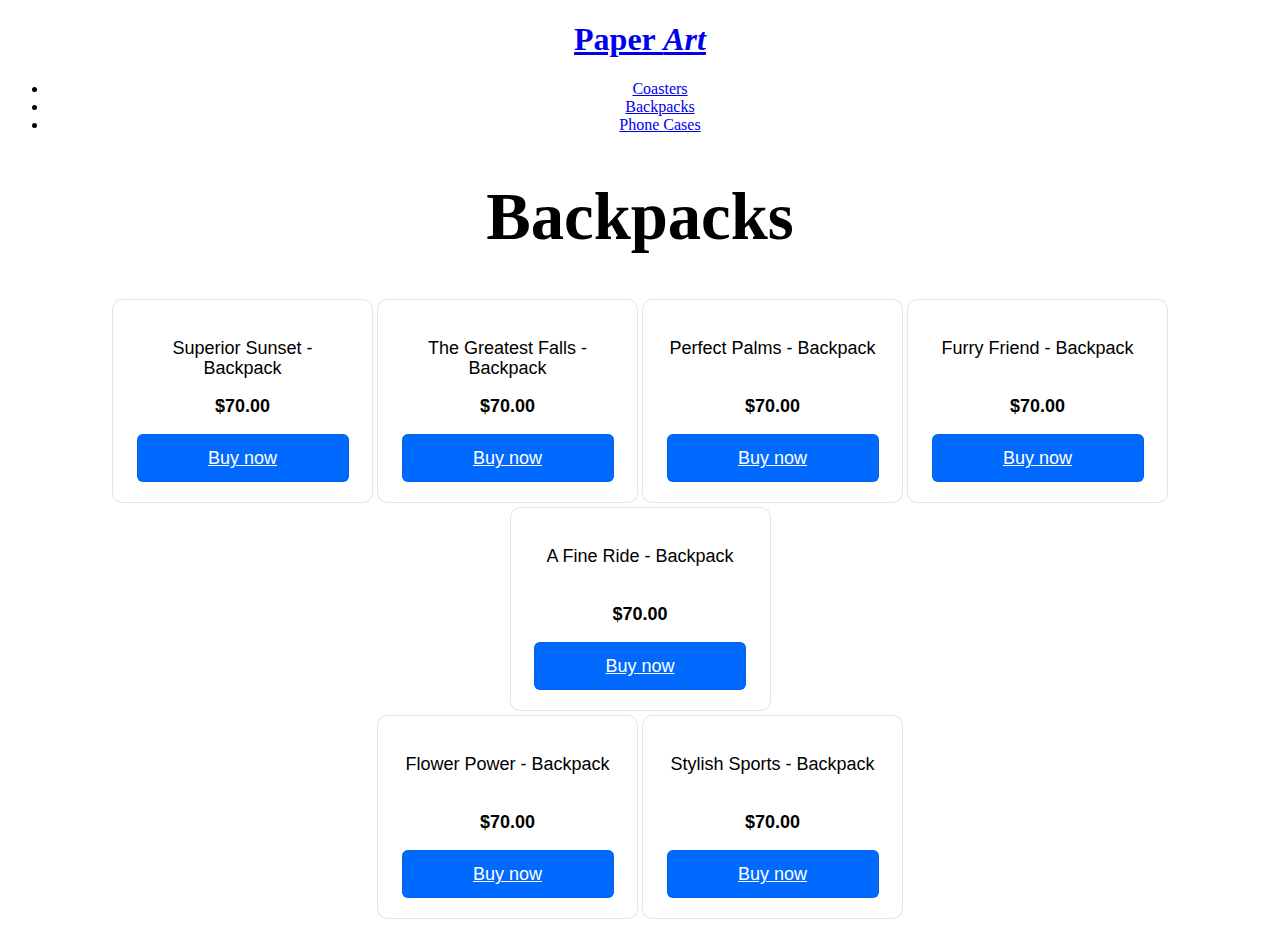
==== backpacks.html @ 4e7a2d71 "Add files via upload" ====
<!DOCTYPE HTML>
<!--
	Arcana by HTML5 UP
	html5up.net | @ajlkn
	Free for personal and commercial use under the CCA 3.0 license (html5up.net/license)
-->
<html>
	<head>
		<title>Paper Art</title>
		<meta charset="utf-8" />
		<meta name="viewport" content="width=device-width, initial-scale=1, user-scalable=no" />
		<link rel="stylesheet" href="assets/css/main.css" />
	</head>
	<body class="is-preload">
		<style>
			#head{
				font-size: 50pt;
				text-align: center;
			}
			div{
					text-align: center;
				}
		</style>
		<div id="page-wrapper">

			<!-- Header -->
				<div id="header">

					<!-- Logo -->
					<h1><a href="index.html" id="logo">Paper <em>Art</em></a></h1>

					<!-- Nav -->
					<nav id="nav">
						<ul>
							<li><a href="coasters.html">Coasters</a></li>
							<li><a href="backpacks.html">Backpacks</a></li>
							<li><a href="cases.html">Phone Cases</a></li>
						</ul>
					</nav>

				</div>

			<!-- Main -->
				<section class="wrapper style1">
					<div class="container">
						<div id="content">
							<h1 id="head">Backpacks</h1>
							<div style="
  overflow: auto;
  display: inline-block;
  flex-direction: column;
  justify-content: flex-end;
  align-items: center;
  width: 259px;
  background: #FFFFFF;
  border: 1px solid rgba(0, 0, 0, 0.1);
  box-shadow: -2px 10px 5px rgba(0, 0, 0, 0);
  border-radius: 10px;
  font-family: SQ Market, SQ Market, Helvetica, Arial, sans-serif;
  ">
    <img src="https://items-images-production.s3.us-west-2.amazonaws.com/files/ab6ccf99da673a69435e609ff18be11a8f66fd54/original.jpeg" alt="Superior Sunset - Backpack" onerror="this.style.display='none'" style="width: 100%;">
  <div style="padding: 20px;">
      <p style="
    font-size: 18px;
    line-height: 20px;
  ">Superior Sunset - Backpack</p>
      <p style="
    font-size: 18px;
    line-height: 20px;
    font-weight: 600;
  ">$70.00</p>
    <a target="_blank" href="https://square.link/u/uoNEZBWT?src=embed" style="
    display: inline-block;
    font-size: 18px;
    line-height: 48px;
    height: 48px;
    color: #ffffff;
    min-width: 212px;
    background-color: #006aff;
    text-align: center;
    box-shadow: 0 0 0 1px rgba(0,0,0,.1) inset;
    border-radius: 6px;
  ">Buy now</a>
  </div>
</div>
<div style="
  overflow: auto;
  display: inline-block;
  flex-direction: column;
  justify-content: flex-end;
  align-items: center;
  width: 259px;
  background: #FFFFFF;
  border: 1px solid rgba(0, 0, 0, 0.1);
  box-shadow: -2px 10px 5px rgba(0, 0, 0, 0);
  border-radius: 10px;
  font-family: SQ Market, SQ Market, Helvetica, Arial, sans-serif;
  ">
    <img src="https://items-images-production.s3.us-west-2.amazonaws.com/files/c3ba0576da886e54f1c73cadb2235cb199dab5f5/original.jpeg" alt="The Greatest Falls - Backpack" onerror="this.style.display='none'" style="width: 100%;">
  <div style="padding: 20px;">
      <p style="
    font-size: 18px;
    line-height: 20px;
  ">The Greatest Falls - Backpack</p>
      <p style="
    font-size: 18px;
    line-height: 20px;
    font-weight: 600;
  ">$70.00</p>
    <a target="_blank" href="https://square.link/u/sTUhT6Ft?src=embed" style="
    display: inline-block;
    font-size: 18px;
    line-height: 48px;
    height: 48px;
    color: #ffffff;
    min-width: 212px;
    background-color: #006aff;
    text-align: center;
    box-shadow: 0 0 0 1px rgba(0,0,0,.1) inset;
    border-radius: 6px;
  ">Buy now</a>
  </div>
</div>
<div style="
  overflow: auto;
  display: inline-block;
  flex-direction: column;
  justify-content: flex-end;
  align-items: center;
  width: 259px;
  background: #FFFFFF;
  border: 1px solid rgba(0, 0, 0, 0.1);
  box-shadow: -2px 10px 5px rgba(0, 0, 0, 0);
  border-radius: 10px;
  font-family: SQ Market, SQ Market, Helvetica, Arial, sans-serif;
  ">
    <img src="https://items-images-production.s3.us-west-2.amazonaws.com/files/6db786989ccf0cfeb8955784ac8f5cf293a5d37f/original.jpeg" alt="Perfect Palms - Backpack" onerror="this.style.display='none'" style="width: 100%;">
  <div style="padding: 20px;">
      <p style="
    font-size: 18px;
    line-height: 20px;
  ">Perfect Palms - Backpack <br><br>
  </p>
      <p style="
    font-size: 18px;
    line-height: 20px;
    font-weight: 600;
  ">$70.00</p>
    <a target="_blank" href="https://square.link/u/xrW5LIQt?src=embed" style="
    display: inline-block;
    font-size: 18px;
    line-height: 48px;
    height: 48px;
    color: #ffffff;
    min-width: 212px;
    background-color: #006aff;
    text-align: center;
    box-shadow: 0 0 0 1px rgba(0,0,0,.1) inset;
    border-radius: 6px;
  ">Buy now</a>
  </div>
</div>
<div style="
  overflow: auto;
  display: inline-block;
  flex-direction: column;
  justify-content: flex-end;
  align-items: center;
  width: 259px;
  background: #FFFFFF;
  border: 1px solid rgba(0, 0, 0, 0.1);
  box-shadow: -2px 10px 5px rgba(0, 0, 0, 0);
  border-radius: 10px;
  font-family: SQ Market, SQ Market, Helvetica, Arial, sans-serif;
  ">
    <img src="https://items-images-production.s3.us-west-2.amazonaws.com/files/aa0bf99e1eb8c85a0b5a337c379f4e46461e3cd9/original.jpeg" alt="Furry Friend - Backpack" onerror="this.style.display='none'" style="width: 100%;">
  <div style="padding: 20px;">
      <p style="
    font-size: 18px;
    line-height: 20px;
  ">Furry Friend - Backpack<br><br></p>
      <p style="
    font-size: 18px;
    line-height: 20px;
    font-weight: 600;
  ">$70.00</p>
    <a target="_blank" href="https://square.link/u/2ohODw1w?src=embed" style="
    display: inline-block;
    font-size: 18px;
    line-height: 48px;
    height: 48px;
    color: #ffffff;
    min-width: 212px;
    background-color: #006aff;
    text-align: center;
    box-shadow: 0 0 0 1px rgba(0,0,0,.1) inset;
    border-radius: 6px;
  ">Buy now</a>
  </div>
</div>
<div style="
  overflow: auto;
  display: inline-block;
  flex-direction: column;
  justify-content: flex-end;
  align-items: center;
  width: 259px;
  background: #FFFFFF;
  border: 1px solid rgba(0, 0, 0, 0.1);
  box-shadow: -2px 10px 5px rgba(0, 0, 0, 0);
  border-radius: 10px;
  font-family: SQ Market, SQ Market, Helvetica, Arial, sans-serif;
  ">
    <img src="https://items-images-production.s3.us-west-2.amazonaws.com/files/90437b10aa35bbb13730373387189a2989a00b74/original.jpeg" alt="A Fine Ride - Backpack" onerror="this.style.display='none'" style="width: 100%;">
  <div style="padding: 20px;">
      <p style="
    font-size: 18px;
    line-height: 20px;
  ">A Fine Ride - Backpack<br><br></p>
      <p style="
    font-size: 18px;
    line-height: 20px;
    font-weight: 600;
  ">$70.00</p>
    <a target="_blank" href="https://square.link/u/0CZ7rPaP?src=embed" style="
    display: inline-block;
    font-size: 18px;
    line-height: 48px;
    height: 48px;
    color: #ffffff;
    min-width: 212px;
    background-color: #006aff;
    text-align: center;
    box-shadow: 0 0 0 1px rgba(0,0,0,.1) inset;
    border-radius: 6px;
  ">Buy now</a>
  </div>
</div>
<br>
<div style="
  overflow: auto;
  display: inline-block;
  flex-direction: column;
  justify-content: flex-end;
  align-items: center;
  width: 259px;
  background: #FFFFFF;
  border: 1px solid rgba(0, 0, 0, 0.1);
  box-shadow: -2px 10px 5px rgba(0, 0, 0, 0);
  border-radius: 10px;
  font-family: SQ Market, SQ Market, Helvetica, Arial, sans-serif;
  ">
    <img src="https://items-images-production.s3.us-west-2.amazonaws.com/files/5fa3a04c3ef808513386083b3a5f5f4d84b46e49/original.jpeg" alt="Flower Power - Backpack" onerror="this.style.display='none'" style="width: 100%;">
  <div style="padding: 20px;">
      <p style="
    font-size: 18px;
    line-height: 20px;
  ">Flower Power - Backpack<br><br></p>
      <p style="
    font-size: 18px;
    line-height: 20px;
    font-weight: 600;
  ">$70.00</p>
    <a target="_blank" href="https://square.link/u/VrWOsbPe?src=embed" style="
    display: inline-block;
    font-size: 18px;
    line-height: 48px;
    height: 48px;
    color: #ffffff;
    min-width: 212px;
    background-color: #006aff;
    text-align: center;
    box-shadow: 0 0 0 1px rgba(0,0,0,.1) inset;
    border-radius: 6px;
  ">Buy now</a>
  </div>
</div>
<div style="
  overflow: auto;
  display: inline-block;
  flex-direction: column;
  justify-content: flex-end;
  align-items: center;
  width: 259px;
  background: #FFFFFF;
  border: 1px solid rgba(0, 0, 0, 0.1);
  box-shadow: -2px 10px 5px rgba(0, 0, 0, 0);
  border-radius: 10px;
  font-family: SQ Market, SQ Market, Helvetica, Arial, sans-serif;
  ">
    <img src="https://items-images-production.s3.us-west-2.amazonaws.com/files/dd0edeff02ccba2fde3d4dc3658ec92c9bee60d1/original.jpeg" alt="Stylish Sports - Backpack" onerror="this.style.display='none'" style="width: 100%;">
  <div style="padding: 20px;">
      <p style="
    font-size: 18px;
    line-height: 20px;
  ">Stylish Sports - Backpack<br><br></p>
      <p style="
    font-size: 18px;
    line-height: 20px;
    font-weight: 600;
  ">$70.00</p>
    <a target="_blank" href="https://square.link/u/cenNs7p7?src=embed" style="
    display: inline-block;
    font-size: 18px;
    line-height: 48px;
    height: 48px;
    color: #ffffff;
    min-width: 212px;
    background-color: #006aff;
    text-align: center;
    box-shadow: 0 0 0 1px rgba(0,0,0,.1) inset;
    border-radius: 6px;
  ">Buy now</a>
  </div>
</div>
							

						</div>
					</div>
				</section>

			<!-- Footer -->
				
		<!-- Scripts -->
			<script src="assets/js/jquery.min.js"></script>
			<script src="assets/js/jquery.dropotron.min.js"></script>
			<script src="assets/js/browser.min.js"></script>
			<script src="assets/js/breakpoints.min.js"></script>
			<script src="assets/js/util.js"></script>
			<script src="assets/js/main.js"></script>

	</body>
</html>
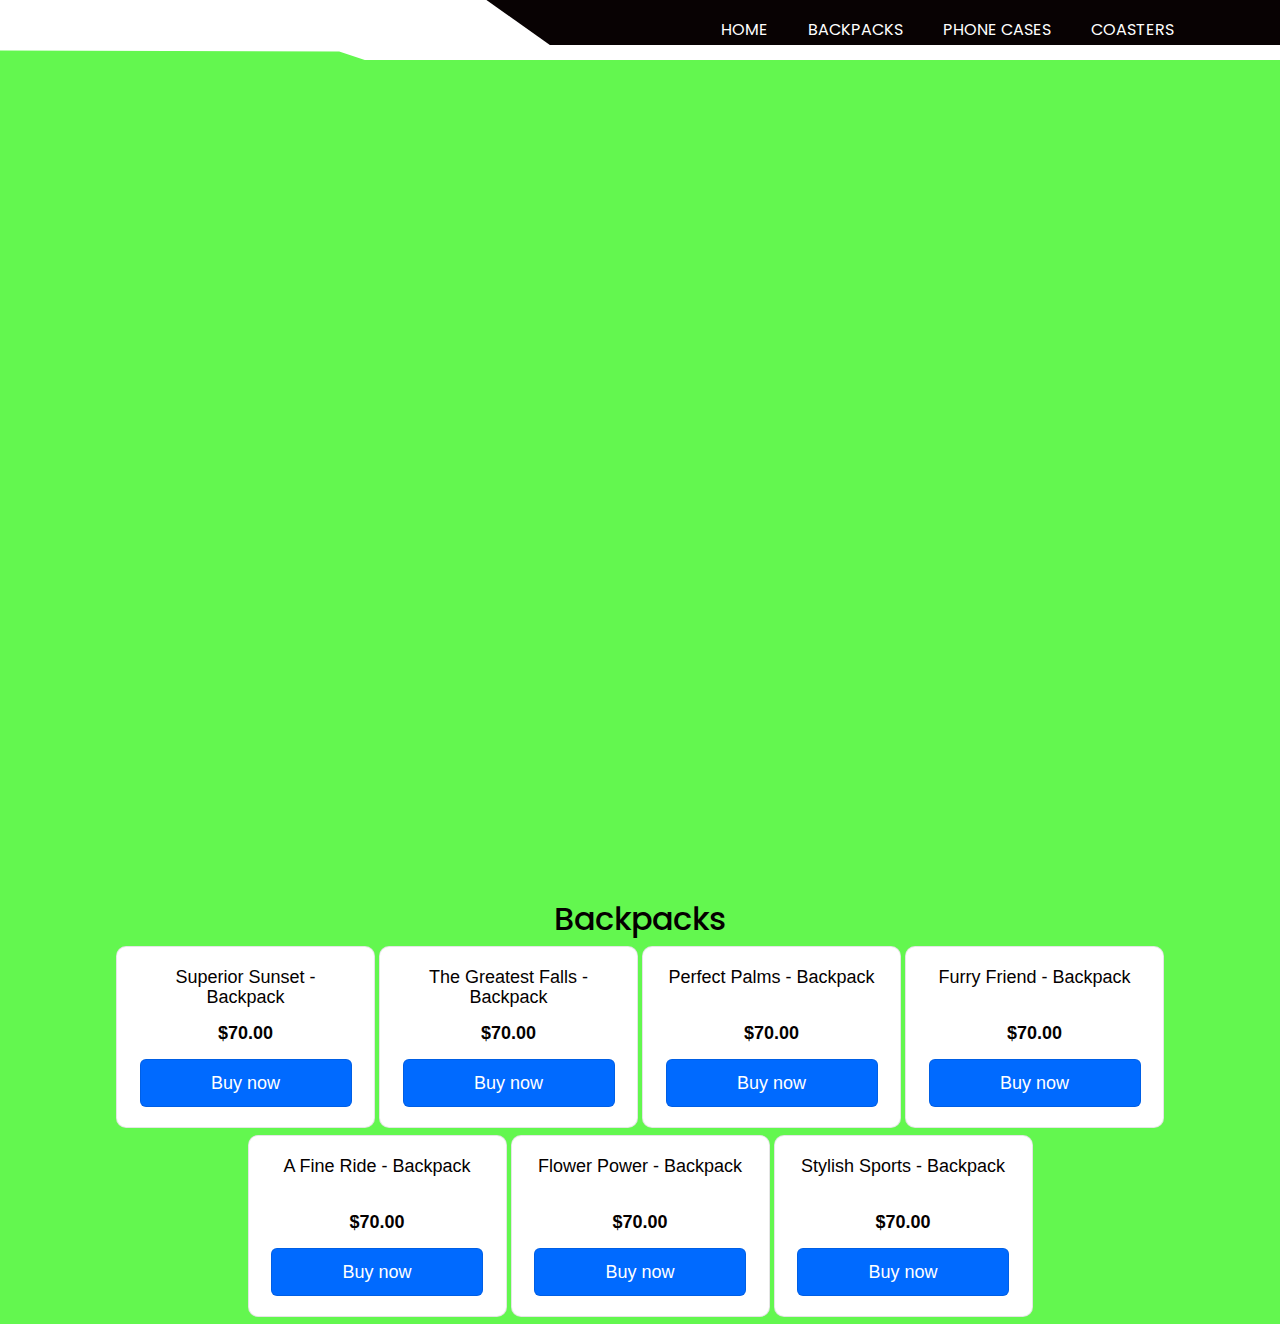
==== commit 582b9d4e: "add theme" ====
--- a/backpacks.html
+++ b/backpacks.html
@@ -1,333 +1,425 @@
-<!DOCTYPE HTML>
-<!--
-	Arcana by HTML5 UP
-	html5up.net | @ajlkn
-	Free for personal and commercial use under the CCA 3.0 license (html5up.net/license)
--->
+<!DOCTYPE html>
 <html>
-	<head>
-		<title>Paper Art</title>
-		<meta charset="utf-8" />
-		<meta name="viewport" content="width=device-width, initial-scale=1, user-scalable=no" />
-		<link rel="stylesheet" href="assets/css/main.css" />
-	</head>
-	<body class="is-preload">
-		<style>
-			#head{
-				font-size: 50pt;
-				text-align: center;
-			}
-			div{
-					text-align: center;
-				}
-		</style>
-		<div id="page-wrapper">
-
-			<!-- Header -->
-				<div id="header">
-
-					<!-- Logo -->
-					<h1><a href="index.html" id="logo">Paper <em>Art</em></a></h1>
-
-					<!-- Nav -->
-					<nav id="nav">
-						<ul>
-							<li><a href="coasters.html">Coasters</a></li>
-							<li><a href="backpacks.html">Backpacks</a></li>
-							<li><a href="cases.html">Phone Cases</a></li>
-						</ul>
-					</nav>
-
-				</div>
-
-			<!-- Main -->
-				<section class="wrapper style1">
-					<div class="container">
-						<div id="content">
-							<h1 id="head">Backpacks</h1>
-							<div style="
-  overflow: auto;
-  display: inline-block;
-  flex-direction: column;
-  justify-content: flex-end;
-  align-items: center;
-  width: 259px;
-  background: #FFFFFF;
-  border: 1px solid rgba(0, 0, 0, 0.1);
-  box-shadow: -2px 10px 5px rgba(0, 0, 0, 0);
-  border-radius: 10px;
-  font-family: SQ Market, SQ Market, Helvetica, Arial, sans-serif;
-  ">
-    <img src="https://items-images-production.s3.us-west-2.amazonaws.com/files/ab6ccf99da673a69435e609ff18be11a8f66fd54/original.jpeg" alt="Superior Sunset - Backpack" onerror="this.style.display='none'" style="width: 100%;">
-  <div style="padding: 20px;">
-      <p style="
-    font-size: 18px;
-    line-height: 20px;
-  ">Superior Sunset - Backpack</p>
-      <p style="
-    font-size: 18px;
-    line-height: 20px;
-    font-weight: 600;
-  ">$70.00</p>
-    <a target="_blank" href="https://square.link/u/uoNEZBWT?src=embed" style="
-    display: inline-block;
-    font-size: 18px;
-    line-height: 48px;
-    height: 48px;
-    color: #ffffff;
-    min-width: 212px;
-    background-color: #006aff;
-    text-align: center;
-    box-shadow: 0 0 0 1px rgba(0,0,0,.1) inset;
-    border-radius: 6px;
-  ">Buy now</a>
-  </div>
-</div>
-<div style="
-  overflow: auto;
-  display: inline-block;
-  flex-direction: column;
-  justify-content: flex-end;
-  align-items: center;
-  width: 259px;
-  background: #FFFFFF;
-  border: 1px solid rgba(0, 0, 0, 0.1);
-  box-shadow: -2px 10px 5px rgba(0, 0, 0, 0);
-  border-radius: 10px;
-  font-family: SQ Market, SQ Market, Helvetica, Arial, sans-serif;
-  ">
-    <img src="https://items-images-production.s3.us-west-2.amazonaws.com/files/c3ba0576da886e54f1c73cadb2235cb199dab5f5/original.jpeg" alt="The Greatest Falls - Backpack" onerror="this.style.display='none'" style="width: 100%;">
-  <div style="padding: 20px;">
-      <p style="
-    font-size: 18px;
-    line-height: 20px;
-  ">The Greatest Falls - Backpack</p>
-      <p style="
-    font-size: 18px;
-    line-height: 20px;
-    font-weight: 600;
-  ">$70.00</p>
-    <a target="_blank" href="https://square.link/u/sTUhT6Ft?src=embed" style="
-    display: inline-block;
-    font-size: 18px;
-    line-height: 48px;
-    height: 48px;
-    color: #ffffff;
-    min-width: 212px;
-    background-color: #006aff;
-    text-align: center;
-    box-shadow: 0 0 0 1px rgba(0,0,0,.1) inset;
-    border-radius: 6px;
-  ">Buy now</a>
-  </div>
-</div>
-<div style="
-  overflow: auto;
-  display: inline-block;
-  flex-direction: column;
-  justify-content: flex-end;
-  align-items: center;
-  width: 259px;
-  background: #FFFFFF;
-  border: 1px solid rgba(0, 0, 0, 0.1);
-  box-shadow: -2px 10px 5px rgba(0, 0, 0, 0);
-  border-radius: 10px;
-  font-family: SQ Market, SQ Market, Helvetica, Arial, sans-serif;
-  ">
-    <img src="https://items-images-production.s3.us-west-2.amazonaws.com/files/6db786989ccf0cfeb8955784ac8f5cf293a5d37f/original.jpeg" alt="Perfect Palms - Backpack" onerror="this.style.display='none'" style="width: 100%;">
-  <div style="padding: 20px;">
-      <p style="
-    font-size: 18px;
-    line-height: 20px;
-  ">Perfect Palms - Backpack <br><br>
-  </p>
-      <p style="
-    font-size: 18px;
-    line-height: 20px;
-    font-weight: 600;
-  ">$70.00</p>
-    <a target="_blank" href="https://square.link/u/xrW5LIQt?src=embed" style="
-    display: inline-block;
-    font-size: 18px;
-    line-height: 48px;
-    height: 48px;
-    color: #ffffff;
-    min-width: 212px;
-    background-color: #006aff;
-    text-align: center;
-    box-shadow: 0 0 0 1px rgba(0,0,0,.1) inset;
-    border-radius: 6px;
-  ">Buy now</a>
-  </div>
-</div>
-<div style="
-  overflow: auto;
-  display: inline-block;
-  flex-direction: column;
-  justify-content: flex-end;
-  align-items: center;
-  width: 259px;
-  background: #FFFFFF;
-  border: 1px solid rgba(0, 0, 0, 0.1);
-  box-shadow: -2px 10px 5px rgba(0, 0, 0, 0);
-  border-radius: 10px;
-  font-family: SQ Market, SQ Market, Helvetica, Arial, sans-serif;
-  ">
-    <img src="https://items-images-production.s3.us-west-2.amazonaws.com/files/aa0bf99e1eb8c85a0b5a337c379f4e46461e3cd9/original.jpeg" alt="Furry Friend - Backpack" onerror="this.style.display='none'" style="width: 100%;">
-  <div style="padding: 20px;">
-      <p style="
-    font-size: 18px;
-    line-height: 20px;
-  ">Furry Friend - Backpack<br><br></p>
-      <p style="
-    font-size: 18px;
-    line-height: 20px;
-    font-weight: 600;
-  ">$70.00</p>
-    <a target="_blank" href="https://square.link/u/2ohODw1w?src=embed" style="
-    display: inline-block;
-    font-size: 18px;
-    line-height: 48px;
-    height: 48px;
-    color: #ffffff;
-    min-width: 212px;
-    background-color: #006aff;
-    text-align: center;
-    box-shadow: 0 0 0 1px rgba(0,0,0,.1) inset;
-    border-radius: 6px;
-  ">Buy now</a>
-  </div>
-</div>
-<div style="
-  overflow: auto;
-  display: inline-block;
-  flex-direction: column;
-  justify-content: flex-end;
-  align-items: center;
-  width: 259px;
-  background: #FFFFFF;
-  border: 1px solid rgba(0, 0, 0, 0.1);
-  box-shadow: -2px 10px 5px rgba(0, 0, 0, 0);
-  border-radius: 10px;
-  font-family: SQ Market, SQ Market, Helvetica, Arial, sans-serif;
-  ">
-    <img src="https://items-images-production.s3.us-west-2.amazonaws.com/files/90437b10aa35bbb13730373387189a2989a00b74/original.jpeg" alt="A Fine Ride - Backpack" onerror="this.style.display='none'" style="width: 100%;">
-  <div style="padding: 20px;">
-      <p style="
-    font-size: 18px;
-    line-height: 20px;
-  ">A Fine Ride - Backpack<br><br></p>
-      <p style="
-    font-size: 18px;
-    line-height: 20px;
-    font-weight: 600;
-  ">$70.00</p>
-    <a target="_blank" href="https://square.link/u/0CZ7rPaP?src=embed" style="
-    display: inline-block;
-    font-size: 18px;
-    line-height: 48px;
-    height: 48px;
-    color: #ffffff;
-    min-width: 212px;
-    background-color: #006aff;
-    text-align: center;
-    box-shadow: 0 0 0 1px rgba(0,0,0,.1) inset;
-    border-radius: 6px;
-  ">Buy now</a>
-  </div>
-</div>
-<br>
-<div style="
-  overflow: auto;
-  display: inline-block;
-  flex-direction: column;
-  justify-content: flex-end;
-  align-items: center;
-  width: 259px;
-  background: #FFFFFF;
-  border: 1px solid rgba(0, 0, 0, 0.1);
-  box-shadow: -2px 10px 5px rgba(0, 0, 0, 0);
-  border-radius: 10px;
-  font-family: SQ Market, SQ Market, Helvetica, Arial, sans-serif;
-  ">
-    <img src="https://items-images-production.s3.us-west-2.amazonaws.com/files/5fa3a04c3ef808513386083b3a5f5f4d84b46e49/original.jpeg" alt="Flower Power - Backpack" onerror="this.style.display='none'" style="width: 100%;">
-  <div style="padding: 20px;">
-      <p style="
-    font-size: 18px;
-    line-height: 20px;
-  ">Flower Power - Backpack<br><br></p>
-      <p style="
-    font-size: 18px;
-    line-height: 20px;
-    font-weight: 600;
-  ">$70.00</p>
-    <a target="_blank" href="https://square.link/u/VrWOsbPe?src=embed" style="
-    display: inline-block;
-    font-size: 18px;
-    line-height: 48px;
-    height: 48px;
-    color: #ffffff;
-    min-width: 212px;
-    background-color: #006aff;
-    text-align: center;
-    box-shadow: 0 0 0 1px rgba(0,0,0,.1) inset;
-    border-radius: 6px;
-  ">Buy now</a>
-  </div>
-</div>
-<div style="
-  overflow: auto;
-  display: inline-block;
-  flex-direction: column;
-  justify-content: flex-end;
-  align-items: center;
-  width: 259px;
-  background: #FFFFFF;
-  border: 1px solid rgba(0, 0, 0, 0.1);
-  box-shadow: -2px 10px 5px rgba(0, 0, 0, 0);
-  border-radius: 10px;
-  font-family: SQ Market, SQ Market, Helvetica, Arial, sans-serif;
-  ">
-    <img src="https://items-images-production.s3.us-west-2.amazonaws.com/files/dd0edeff02ccba2fde3d4dc3658ec92c9bee60d1/original.jpeg" alt="Stylish Sports - Backpack" onerror="this.style.display='none'" style="width: 100%;">
-  <div style="padding: 20px;">
-      <p style="
-    font-size: 18px;
-    line-height: 20px;
-  ">Stylish Sports - Backpack<br><br></p>
-      <p style="
-    font-size: 18px;
-    line-height: 20px;
-    font-weight: 600;
-  ">$70.00</p>
-    <a target="_blank" href="https://square.link/u/cenNs7p7?src=embed" style="
-    display: inline-block;
-    font-size: 18px;
-    line-height: 48px;
-    height: 48px;
-    color: #ffffff;
-    min-width: 212px;
-    background-color: #006aff;
-    text-align: center;
-    box-shadow: 0 0 0 1px rgba(0,0,0,.1) inset;
-    border-radius: 6px;
-  ">Buy now</a>
-  </div>
-</div>
-							
-
-						</div>
-					</div>
-				</section>
-
-			<!-- Footer -->
-				
-		<!-- Scripts -->
-			<script src="assets/js/jquery.min.js"></script>
-			<script src="assets/js/jquery.dropotron.min.js"></script>
-			<script src="assets/js/browser.min.js"></script>
-			<script src="assets/js/breakpoints.min.js"></script>
-			<script src="assets/js/util.js"></script>
-			<script src="assets/js/main.js"></script>
-
-	</body>
+
+<head>
+  <!-- Basic -->
+  <meta charset="utf-8" />
+  <meta http-equiv="X-UA-Compatible" content="IE=edge" />
+  <!-- Mobile Metas -->
+  <meta name="viewport" content="width=device-width, initial-scale=1, shrink-to-fit=no" />
+  <!-- Site Metas -->
+  <meta name="keywords" content="" />
+  <meta name="description" content="" />
+  <meta name="author" content="" />
+
+  <title>Paper Art: Phone Cases</title>
+
+  <!-- slider stylesheet -->
+  <link rel="stylesheet" type="text/css" href="https://cdnjs.cloudflare.com/ajax/libs/OwlCarousel2/2.3.4/assets/owl.carousel.min.css" />
+
+  <!-- bootstrap core css -->
+  <link rel="stylesheet" type="text/css" href="css/bootstrap.css" />
+
+  <!-- fonts style -->
+  <link href="https://fonts.googleapis.com/css?family=Baloo+Chettan|Dosis:400,600,700|Poppins:400,600,700&display=swap" rel="stylesheet" />
+  <!-- Custom styles for this template -->
+  <link href="css/style.css" rel="stylesheet" />
+  <!-- responsive style -->
+  <link href="css/responsive.css" rel="stylesheet" />
+</head>
+
+<body>
+  <div class="hero_area">
+    <!-- header section strats -->
+    <header class="header_section">
+      <div class="container">
+        
+            <div class="bottom_nav">
+              <nav class="navbar navbar-expand-lg custom_nav-container">
+                <button class="navbar-toggler" type="button" data-toggle="collapse" data-target="#navbarSupportedContent" aria-controls="navbarSupportedContent" aria-expanded="false" aria-label="Toggle navigation">
+                  <span class="navbar-toggler-icon"></span>
+                </button>
+                <div class="collapse navbar-collapse" id="navbarSupportedContent">
+                  <div class="d-flex ml-auto flex-column flex-lg-row align-items-center">
+                    <ul class="navbar-nav  ">
+                      <li class="nav-item active">
+                        <a class="nav-link" href="index.html">Home <span class="sr-only">(current)</span></a>
+                      </li>
+                      <li class="nav-item">
+                        <a class="nav-link" href="backpacks.html"> Backpacks </a>
+                      </li>
+                      <li class="nav-item">
+                        <a class="nav-link" href="cases.html"> Phone Cases </a>
+                      </li>
+                      <li class="nav-item">
+                        <a class="nav-link" href="coasters.html">Coasters</a>
+                      </li>
+                    </ul>
+                   
+                  </div>
+                </div>
+              </nav>
+            </div>
+          </div>
+          </header>
+        </div>
+    <!-- end header section -->
+    <!-- slider section -->
+   
+  <!-- end about section -->
+
+  <!-- class section -->
+
+  <!-- end info section -->
+
+  <script type="text/javascript" src="js/jquery-3.4.1.min.js"></script>
+  <script type="text/javascript" src="js/bootstrap.js"></script>
+  <script type="text/javascript" src="https://cdnjs.cloudflare.com/ajax/libs/OwlCarousel2/2.3.4/owl.carousel.min.js">
+  </script>
+
+  <script>
+    function openNav() {
+      document.getElementById("myNav").classList.toggle("menu_width");
+      document.querySelector(".custom_menu-btn").classList.toggle("menu_btn-style");
+    }
+  </script>
+
+  <!-- owl carousel script -->
+  <script type="text/javascript">
+    $(".owl-carousel").owlCarousel({
+      loop: true,
+      margin: 10,
+      nav: true,
+      navText: [],
+      autoplay: true,
+      autoplayHoverPause: true,
+      responsive: {
+        0: {
+          items: 1
+        },
+        600: {
+          items: 2
+        },
+        1000: {
+          items: 2
+        }
+      }
+    });
+
+
+    $(".owl_carousel1").owlCarousel({
+      loop: true,
+      margin: 25,
+      nav: true,
+      navText: [],
+      autoplay: true,
+      autoplayHoverPause: true,
+      responsive: {
+        0: {
+          items: 1
+        },
+        600: {
+          items: 2
+        },
+        1000: {
+          items: 2
+        }
+      }
+    });
+  </script>
+  <!-- end owl carousel script -->
+
+  <script>
+    /** google_map js **/
+
+    function myMap() {
+      var mapProp = {
+        center: new google.maps.LatLng(40.712775, -74.005973),
+        zoom: 18,
+      };
+      var map = new google.maps.Map(document.getElementById("googleMap"), mapProp);
+    }
+  </script>
+  <!-- Google Map -->
+  <script src="https://maps.googleapis.com/maps/api/js?key=AIzaSyCh39n5U-4IoWpsVGUHWdqB6puEkhRLdmI&callback=myMap"></script>
+  <!-- End Google Map -->
+<style>
+  a{
+    color: white;
+  }
+</style>
+<section style="text-align: center;">
+  <h2>Backpacks</h2>
+  <div style="
+    overflow: auto;
+    display: inline-block;
+    flex-direction: column;
+    justify-content: flex-end;
+    align-items: center;
+    width: 259px;
+    background: #FFFFFF;
+    border: 1px solid rgba(0, 0, 0, 0.1);
+    box-shadow: -2px 10px 5px rgba(0, 0, 0, 0);
+    border-radius: 10px;
+    font-family: SQ Market, SQ Market, Helvetica, Arial, sans-serif;
+    ">
+      <img src="https://items-images-production.s3.us-west-2.amazonaws.com/files/ab6ccf99da673a69435e609ff18be11a8f66fd54/original.jpeg" alt="Superior Sunset - Backpack" onerror="this.style.display='none'" style="width: 100%;">
+    <div style="padding: 20px;">
+        <p style="
+      font-size: 18px;
+      line-height: 20px;
+    ">Superior Sunset - Backpack</p>
+        <p style="
+      font-size: 18px;
+      line-height: 20px;
+      font-weight: 600;
+    ">$70.00</p>
+      <a target="_blank" href="https://square.link/u/uoNEZBWT?src=embed" style="
+      display: inline-block;
+      font-size: 18px;
+      line-height: 48px;
+      height: 48px;
+      color: #ffffff;
+      min-width: 212px;
+      background-color: #006aff;
+      text-align: center;
+      box-shadow: 0 0 0 1px rgba(0,0,0,.1) inset;
+      border-radius: 6px;
+    ">Buy now</a>
+    </div>
+  </div>
+  <div style="
+    overflow: auto;
+    display: inline-block;
+    flex-direction: column;
+    justify-content: flex-end;
+    align-items: center;
+    width: 259px;
+    background: #FFFFFF;
+    border: 1px solid rgba(0, 0, 0, 0.1);
+    box-shadow: -2px 10px 5px rgba(0, 0, 0, 0);
+    border-radius: 10px;
+    font-family: SQ Market, SQ Market, Helvetica, Arial, sans-serif;
+    ">
+      <img src="https://items-images-production.s3.us-west-2.amazonaws.com/files/c3ba0576da886e54f1c73cadb2235cb199dab5f5/original.jpeg" alt="The Greatest Falls - Backpack" onerror="this.style.display='none'" style="width: 100%;">
+    <div style="padding: 20px;">
+        <p style="
+      font-size: 18px;
+      line-height: 20px;
+    ">The Greatest Falls - Backpack</p>
+        <p style="
+      font-size: 18px;
+      line-height: 20px;
+      font-weight: 600;
+    ">$70.00</p>
+      <a target="_blank" href="https://square.link/u/sTUhT6Ft?src=embed" style="
+      display: inline-block;
+      font-size: 18px;
+      line-height: 48px;
+      height: 48px;
+      color: #ffffff;
+      min-width: 212px;
+      background-color: #006aff;
+      text-align: center;
+      box-shadow: 0 0 0 1px rgba(0,0,0,.1) inset;
+      border-radius: 6px;
+    ">Buy now</a>
+    </div>
+  </div>
+  <div style="
+    overflow: auto;
+    display: inline-block;
+    flex-direction: column;
+    justify-content: flex-end;
+    align-items: center;
+    width: 259px;
+    background: #FFFFFF;
+    border: 1px solid rgba(0, 0, 0, 0.1);
+    box-shadow: -2px 10px 5px rgba(0, 0, 0, 0);
+    border-radius: 10px;
+    font-family: SQ Market, SQ Market, Helvetica, Arial, sans-serif;
+    ">
+      <img src="https://items-images-production.s3.us-west-2.amazonaws.com/files/6db786989ccf0cfeb8955784ac8f5cf293a5d37f/original.jpeg" alt="Perfect Palms - Backpack" onerror="this.style.display='none'" style="width: 100%;">
+    <div style="padding: 20px;">
+        <p style="
+      font-size: 18px;
+      line-height: 20px;
+    ">Perfect Palms - Backpack <br><br>
+    </p>
+        <p style="
+      font-size: 18px;
+      line-height: 20px;
+      font-weight: 600;
+    ">$70.00</p>
+      <a target="_blank" href="https://square.link/u/xrW5LIQt?src=embed" style="
+      display: inline-block;
+      font-size: 18px;
+      line-height: 48px;
+      height: 48px;
+      color: #ffffff;
+      min-width: 212px;
+      background-color: #006aff;
+      text-align: center;
+      box-shadow: 0 0 0 1px rgba(0,0,0,.1) inset;
+      border-radius: 6px;
+    ">Buy now</a>
+    </div>
+  </div>
+  <div style="
+    overflow: auto;
+    display: inline-block;
+    flex-direction: column;
+    justify-content: flex-end;
+    align-items: center;
+    width: 259px;
+    background: #FFFFFF;
+    border: 1px solid rgba(0, 0, 0, 0.1);
+    box-shadow: -2px 10px 5px rgba(0, 0, 0, 0);
+    border-radius: 10px;
+    font-family: SQ Market, SQ Market, Helvetica, Arial, sans-serif;
+    ">
+      <img src="https://items-images-production.s3.us-west-2.amazonaws.com/files/aa0bf99e1eb8c85a0b5a337c379f4e46461e3cd9/original.jpeg" alt="Furry Friend - Backpack" onerror="this.style.display='none'" style="width: 100%;">
+    <div style="padding: 20px;">
+        <p style="
+      font-size: 18px;
+      line-height: 20px;
+    ">Furry Friend - Backpack<br><br></p>
+        <p style="
+      font-size: 18px;
+      line-height: 20px;
+      font-weight: 600;
+    ">$70.00</p>
+      <a target="_blank" href="https://square.link/u/2ohODw1w?src=embed" style="
+      display: inline-block;
+      font-size: 18px;
+      line-height: 48px;
+      height: 48px;
+      color: #ffffff;
+      min-width: 212px;
+      background-color: #006aff;
+      text-align: center;
+      box-shadow: 0 0 0 1px rgba(0,0,0,.1) inset;
+      border-radius: 6px;
+    ">Buy now</a>
+    </div>
+  </div>
+  <br>
+  <div style="
+    overflow: auto;
+    display: inline-block;
+    flex-direction: column;
+    justify-content: flex-end;
+    align-items: center;
+    width: 259px;
+    background: #FFFFFF;
+    border: 1px solid rgba(0, 0, 0, 0.1);
+    box-shadow: -2px 10px 5px rgba(0, 0, 0, 0);
+    border-radius: 10px;
+    font-family: SQ Market, SQ Market, Helvetica, Arial, sans-serif;
+    ">
+      <img src="https://items-images-production.s3.us-west-2.amazonaws.com/files/90437b10aa35bbb13730373387189a2989a00b74/original.jpeg" alt="A Fine Ride - Backpack" onerror="this.style.display='none'" style="width: 100%;">
+    <div style="padding: 20px;">
+        <p style="
+      font-size: 18px;
+      line-height: 20px;
+    ">A Fine Ride - Backpack<br><br></p>
+        <p style="
+      font-size: 18px;
+      line-height: 20px;
+      font-weight: 600;
+    ">$70.00</p>
+      <a target="_blank" href="https://square.link/u/0CZ7rPaP?src=embed" style="
+      display: inline-block;
+      font-size: 18px;
+      line-height: 48px;
+      height: 48px;
+      color: #ffffff;
+      min-width: 212px;
+      background-color: #006aff;
+      text-align: center;
+      box-shadow: 0 0 0 1px rgba(0,0,0,.1) inset;
+      border-radius: 6px;
+    ">Buy now</a>
+    </div>
+  </div>
+  <div style="
+    overflow: auto;
+    display: inline-block;
+    flex-direction: column;
+    justify-content: flex-end;
+    align-items: center;
+    width: 259px;
+    background: #FFFFFF;
+    border: 1px solid rgba(0, 0, 0, 0.1);
+    box-shadow: -2px 10px 5px rgba(0, 0, 0, 0);
+    border-radius: 10px;
+    font-family: SQ Market, SQ Market, Helvetica, Arial, sans-serif;
+    ">
+      <img src="https://items-images-production.s3.us-west-2.amazonaws.com/files/5fa3a04c3ef808513386083b3a5f5f4d84b46e49/original.jpeg" alt="Flower Power - Backpack" onerror="this.style.display='none'" style="width: 100%;">
+    <div style="padding: 20px;">
+        <p style="
+      font-size: 18px;
+      line-height: 20px;
+    ">Flower Power - Backpack<br><br></p>
+        <p style="
+      font-size: 18px;
+      line-height: 20px;
+      font-weight: 600;
+    ">$70.00</p>
+      <a target="_blank" href="https://square.link/u/VrWOsbPe?src=embed" style="
+      display: inline-block;
+      font-size: 18px;
+      line-height: 48px;
+      height: 48px;
+      color: #ffffff;
+      min-width: 212px;
+      background-color: #006aff;
+      text-align: center;
+      box-shadow: 0 0 0 1px rgba(0,0,0,.1) inset;
+      border-radius: 6px;
+    ">Buy now</a>
+    </div>
+  </div>
+  <div style="
+    overflow: auto;
+    display: inline-block;
+    flex-direction: column;
+    justify-content: flex-end;
+    align-items: center;
+    width: 259px;
+    background: #FFFFFF;
+    border: 1px solid rgba(0, 0, 0, 0.1);
+    box-shadow: -2px 10px 5px rgba(0, 0, 0, 0);
+    border-radius: 10px;
+    font-family: SQ Market, SQ Market, Helvetica, Arial, sans-serif;
+    ">
+      <img src="https://items-images-production.s3.us-west-2.amazonaws.com/files/dd0edeff02ccba2fde3d4dc3658ec92c9bee60d1/original.jpeg" alt="Stylish Sports - Backpack" onerror="this.style.display='none'" style="width: 100%;">
+    <div style="padding: 20px;">
+        <p style="
+      font-size: 18px;
+      line-height: 20px;
+    ">Stylish Sports - Backpack<br><br></p>
+        <p style="
+      font-size: 18px;
+      line-height: 20px;
+      font-weight: 600;
+    ">$70.00</p>
+      <a target="_blank" href="https://square.link/u/cenNs7p7?src=embed" style="
+      display: inline-block;
+      font-size: 18px;
+      line-height: 48px;
+      height: 48px;
+      color: #ffffff;
+      min-width: 212px;
+      background-color: #006aff;
+      text-align: center;
+      box-shadow: 0 0 0 1px rgba(0,0,0,.1) inset;
+      border-radius: 6px;
+    ">Buy now</a>
+    </div>
+  </div>
+  <br>
+</section>
+</body>
+
 </html>--- a/css/style.css
+++ b/css/style.css
@@ -0,0 +1,954 @@
+body {
+  font-family: "Poppins", sans-serif;
+  color: #040000;
+  background-color: #63f74f;
+}
+
+.layout_padding {
+  padding-top: 120px;
+  padding-bottom: 120px;
+}
+
+.layout_padding2 {
+  padding: 45px 0;
+}
+
+.layout_padding2-top {
+  padding-top: 45px;
+}
+
+.layout_padding2-bottom {
+  padding-bottom: 45px;
+}
+
+.layout_padding-top {
+  padding-top: 120px;
+}
+
+.layout_padding-bottom {
+  padding-bottom: 120px;
+}
+
+.heading_container {
+  display: -webkit-box;
+  display: -ms-flexbox;
+  display: flex;
+  -webkit-box-orient: vertical;
+  -webkit-box-direction: normal;
+      -ms-flex-direction: column;
+          flex-direction: column;
+  -webkit-box-align: start;
+      -ms-flex-align: start;
+          align-items: flex-start;
+}
+
+.heading_container h2 {
+  font-weight: bold;
+  display: -webkit-box;
+  display: -ms-flexbox;
+  display: flex;
+  -webkit-box-align: center;
+      -ms-flex-align: center;
+          align-items: center;
+  text-transform: uppercase;
+  color: #010201;
+}
+
+/*header section*/
+.hero_area {
+  height: 100vh;
+  background: url("https://lh3.googleusercontent.com/pw/[base64]w347-h260-no?authuser=2");
+  background-repeat: no-repeat;
+  background-size: cover;
+  position: relative;
+}
+
+.hero_area::before {
+  content: "";
+  position: absolute;
+  top: 0;
+  left: 0;
+  width: 100%;
+  height: 100%;
+}
+
+.sub_page .hero_area {
+  height: auto;
+}
+
+.sub_page .class_section .owl-carousel .owl-nav {
+  top: 55%;
+}
+
+.header_section {
+  background-color: #ffffff;
+  position: relative;
+  -webkit-clip-path: polygon(50% 0%, 100% 0, 100% 100%, 28.5% 100%, 26.5% 86%, 0 84%, 0 0);
+          clip-path: polygon(50% 0%, 100% 0, 100% 100%, 28.5% 100%, 26.5% 86%, 0 84%, 0 0);
+}
+
+.header_section::before {
+  content: "";
+  position: absolute;
+  top: 0;
+  right: 0;
+  width: 62%;
+  height: 45px;
+  background: #080203;
+  z-index: 1;
+  -webkit-clip-path: polygon(50% 0%, 100% 0, 100% 100%, 8% 100%, 0 0);
+          clip-path: polygon(50% 0%, 100% 0, 100% 100%, 8% 100%, 0 0);
+}
+
+.header_section .nav_container {
+  margin: 0 auto;
+}
+
+.menu_width {
+  width: 100%;
+}
+
+a,
+a:hover,
+a:focus {
+  text-decoration: none;
+}
+
+a:hover,
+a:focus {
+  color: initial;
+}
+
+.btn,
+.btn:focus {
+  outline: none !important;
+  -webkit-box-shadow: none;
+          box-shadow: none;
+}
+
+.header_nav {
+  display: -webkit-box;
+  display: -ms-flexbox;
+  display: flex;
+  -webkit-box-pack: justify;
+      -ms-flex-pack: justify;
+          justify-content: space-between;
+}
+
+.main_nav {
+  position: relative;
+  z-index: 9;
+}
+
+.main_nav .top_nav ul {
+  display: -webkit-box;
+  display: -ms-flexbox;
+  display: flex;
+  margin: 0;
+}
+
+.main_nav .top_nav ul li {
+  list-style-type: none;
+}
+
+.main_nav .top_nav ul li a {
+  display: inline-block;
+  color: #ffffff;
+  margin: 10px 0 10px 35px;
+}
+
+.main_nav .top_nav ul li a img {
+  max-width: 25px;
+  max-height: 25px;
+  margin-right: 15px;
+}
+
+.custom_nav-container.navbar-expand-lg .navbar-nav .nav-item .nav-link {
+  padding: 10px 20px;
+  color: white;
+  text-align: center;
+  text-transform: uppercase;
+}
+
+a,
+a:hover,
+a:focus {
+  text-decoration: none;
+}
+
+a:hover,
+a:focus {
+  color: initial;
+}
+
+.btn,
+.btn:focus {
+  outline: none !important;
+  -webkit-box-shadow: none;
+          box-shadow: none;
+}
+
+.custom_nav-container .nav_search-btn {
+  background-image: url(../images/search-icon.png);
+  background-size: 22px;
+  background-repeat: no-repeat;
+  background-position-y: 7px;
+  width: 35px;
+  height: 35px;
+  padding: 0;
+  border: none;
+}
+
+.navbar-brand {
+  display: -webkit-box;
+  display: -ms-flexbox;
+  display: flex;
+  -webkit-box-align: center;
+      -ms-flex-align: center;
+          align-items: center;
+}
+
+.navbar-brand img {
+  width: 125px;
+  margin-right: 5px;
+}
+
+.navbar-brand.brand_mobile {
+  display: none;
+}
+
+.custom_nav-container {
+  z-index: 99999;
+}
+
+.custom_nav-container .navbar-toggler {
+  outline: none;
+}
+
+.custom_nav-container .navbar-toggler .navbar-toggler-icon {
+  background-image: url(../images/menu.png);
+  background-size: 55px;
+}
+
+/*end header section*/
+/* slider section */
+.slider_section {
+  height: calc(100% - 80px);
+  display: -webkit-box;
+  display: -ms-flexbox;
+  display: flex;
+  -webkit-box-pack: center;
+      -ms-flex-pack: center;
+          justify-content: center;
+  -webkit-box-align: center;
+      -ms-flex-align: center;
+          align-items: center;
+}
+
+.slider_section #carouselExampleIndicators {
+  width: 100%;
+}
+
+.slider_section .row .col-md-10 {
+  display: -webkit-box;
+  display: -ms-flexbox;
+  display: flex;
+}
+
+.slider_section .slider_heading {
+  -webkit-transform: rotate(270.5deg) scaleX(-1);
+          transform: rotate(270.5deg) scaleX(-1);
+  position: absolute;
+  left: -150px;
+  top: -25px;
+}
+
+.slider_section .slider_heading h2 {
+  display: -webkit-box;
+  display: -ms-flexbox;
+  display: flex;
+  font-size: 10rem;
+  text-transform: uppercase;
+  text-orientation: upright;
+  font-weight: bold;
+  color: #ffffff;
+}
+
+.slider_section .slider_heading h2 span {
+  color: #63f74f;
+}
+
+.slider_section .detail-box h1 {
+  font-size: 3rem;
+  font-weight: bold;
+  text-transform: uppercase;
+  color: #ffffff;
+}
+
+.slider_section .detail-box hr {
+  margin: 0 auto;
+  border: none;
+  width: 1.5px;
+  height: 65px;
+  background-color: #ffffff;
+}
+
+.slider_section .detail-box .btn-box {
+  display: -webkit-box;
+  display: -ms-flexbox;
+  display: flex;
+  -webkit-box-pack: center;
+      -ms-flex-pack: center;
+          justify-content: center;
+  margin-top: 35px;
+}
+
+.slider_section .detail-box .btn-box .btn-1 {
+  display: inline-block;
+  padding: 10px 35px;
+  background-color: #000000;
+  border: 1px solid transparent;
+  border-radius: 35px;
+  color: #ffffff;
+}
+
+.slider_section .detail-box .btn-box .btn-1:hover {
+  background-color: #ffffff;
+  color: #000000;
+}
+
+.slider_section #carouselExampleIndicators {
+  display: -webkit-box;
+  display: -ms-flexbox;
+  display: flex;
+  -webkit-box-orient: vertical;
+  -webkit-box-direction: normal;
+      -ms-flex-direction: column;
+          flex-direction: column;
+  -webkit-box-align: start;
+      -ms-flex-align: start;
+          align-items: flex-start;
+}
+
+.slider_section #carouselExampleIndicators .box {
+  display: -webkit-box;
+  display: -ms-flexbox;
+  display: flex;
+  -webkit-box-pack: start;
+      -ms-flex-pack: start;
+          justify-content: flex-start;
+}
+
+.slider_section .carousel-indicators {
+  position: unset;
+  margin: 0 70px 45px 70px;
+}
+
+.slider_section .carousel-indicators li {
+  text-indent: unset;
+  border: none;
+  background-color: transparent;
+  color: #ffffff;
+  font-weight: bold;
+  font-size: 2rem;
+  opacity: 1;
+  display: none;
+}
+
+.slider_section .carousel-indicators li.active {
+  display: inline-block;
+}
+
+.slider_section .carousel-control-prev,
+.slider_section .carousel-control-next {
+  position: absolute;
+  top: 45%;
+  left: initial;
+  right: 25px;
+  width: 55px;
+  height: 55px;
+  border: none;
+  opacity: 1;
+  background-repeat: no-repeat;
+  background-size: 8px;
+  background-position: center;
+  background-color: #63f74f;
+  border-radius: 100%;
+}
+
+.slider_section .carousel-control-prev:hover,
+.slider_section .carousel-control-next:hover {
+  background-color: #ffffff;
+}
+
+.slider_section .carousel-control-prev {
+  background-image: url(../images/prev.png);
+  -webkit-transform: translateY(57%);
+          transform: translateY(57%);
+}
+
+.slider_section .carousel-control-prev:hover {
+  background-image: url(../images/prev-grey.png);
+}
+
+.slider_section .carousel-control-next {
+  background-image: url(../images/next.png);
+  -webkit-transform: translateY(-57%);
+          transform: translateY(-57%);
+}
+
+.slider_section .carousel-control-next:hover {
+  background-image: url(../images/next-grey.png);
+}
+
+.slider_section .number_box {
+  width: 50px;
+  position: absolute;
+  left: 25px;
+  top: 50%;
+  display: -webkit-box;
+  display: -ms-flexbox;
+  display: flex;
+  -webkit-box-orient: vertical;
+  -webkit-box-direction: normal;
+      -ms-flex-direction: column;
+          flex-direction: column;
+  -webkit-box-align: center;
+      -ms-flex-align: center;
+          align-items: center;
+  color: #63f74f;
+  -webkit-transform: translateY(-50%);
+          transform: translateY(-50%);
+}
+
+.slider_section .number_box hr {
+  border: none;
+  width: 1px;
+  height: 200px;
+  background-color: #63f74f;
+  margin: 2rem 0;
+}
+
+/* end slider section */
+.about_section {
+  color: #ffffff;
+}
+
+.about_section .heading_container h2 {
+  color: #ffffff;
+}
+
+.about_section .about_container {
+  padding: 45px;
+  background-image: url(../images/about-bg.jpg);
+  background-size: cover;
+}
+
+.about_section .about_container .detail-box {
+  display: -webkit-box;
+  display: -ms-flexbox;
+  display: flex;
+  -webkit-box-orient: vertical;
+  -webkit-box-direction: normal;
+      -ms-flex-direction: column;
+          flex-direction: column;
+}
+
+.about_section .about_container .detail-box p {
+  margin-top: 25px;
+}
+
+.about_section .about_container .detail-box hr {
+  margin: 0 auto;
+  border: none;
+  width: 1.5px;
+  height: 125px;
+  background-color: #ffffff;
+}
+
+.about_section .about_container .detail-box a {
+  display: inline-block;
+  padding: 8px 35px;
+  background-color: #000000;
+  border: 1px solid transparent;
+  border-radius: 35px;
+  color: #ffffff;
+  margin: 35px auto 0 auto;
+  -webkit-box-shadow: 0 0 35px 0 rgba(99, 247, 79, 0.7);
+          box-shadow: 0 0 35px 0 rgba(99, 247, 79, 0.7);
+}
+
+.about_section .about_container .detail-box a:hover {
+  background-color: #ffffff;
+  color: #000000;
+}
+
+.class_section {
+  color: #ffffff;
+  position: relative;
+}
+
+.class_section .row > div {
+  position: unset;
+}
+
+.class_section .class_box-container {
+  display: -webkit-box;
+  display: -ms-flexbox;
+  display: flex;
+  -ms-flex-wrap: wrap;
+      flex-wrap: wrap;
+  margin-top: 45px;
+  -webkit-box-pack: center;
+      -ms-flex-pack: center;
+          justify-content: center;
+}
+
+.class_section .class_box-container .box {
+  position: relative;
+}
+
+.class_section .class_box-container .box .img-box {
+  position: relative;
+  padding-left: 75px;
+  background-color: #000000;
+}
+
+.class_section .class_box-container .box .img-box img {
+  width: 100%;
+}
+
+.class_section .class_box-container .box .img-box .detail-box {
+  display: -webkit-box;
+  display: -ms-flexbox;
+  display: flex;
+  -webkit-box-align: end;
+      -ms-flex-align: end;
+          align-items: flex-end;
+  width: 100%;
+  height: 100%;
+  padding: 55px 0;
+  border-radius: 10px;
+  position: absolute;
+  top: 0;
+  left: 0;
+}
+
+.class_section .class_box-container .box .img-box .detail-box button {
+  background-color: #292929;
+  border: none;
+  width: 55px;
+  height: 55px;
+  margin: 0 10px;
+  border-radius: 100%;
+  display: -webkit-box;
+  display: -ms-flexbox;
+  display: flex;
+  -webkit-box-pack: center;
+      -ms-flex-pack: center;
+          justify-content: center;
+  -webkit-box-align: center;
+      -ms-flex-align: center;
+          align-items: center;
+}
+
+.class_section .class_box-container .box .img-box .detail-box button img {
+  width: 20px;
+  margin-left: 5px;
+}
+
+.class_section .class_box-container .box .img-box .detail-box h2 {
+  margin: 0;
+  text-transform: uppercase;
+  color: #ffffff;
+  font-weight: bold;
+  line-height: 55px;
+  margin-left: 15px;
+}
+
+.class_section .class_box-container .box .btn-box {
+  display: -webkit-box;
+  display: -ms-flexbox;
+  display: flex;
+  margin-top: 30px;
+}
+
+.class_section .class_box-container .box .btn-box a {
+  display: inline-block;
+  padding: 10px 45px;
+  background-color: #000000;
+  border: 1px solid transparent;
+  border-radius: 30px;
+  color: #ffffff;
+}
+
+.class_section .class_box-container .box .btn-box a:hover {
+  background-color: #ffffff;
+  color: #000000;
+}
+
+.class_section .owl-carousel {
+  position: unset;
+}
+
+.class_section .owl-carousel .owl-nav {
+  display: -webkit-box;
+  display: -ms-flexbox;
+  display: flex;
+  -webkit-box-orient: vertical;
+  -webkit-box-direction: reverse;
+      -ms-flex-direction: column-reverse;
+          flex-direction: column-reverse;
+  -webkit-box-align: center;
+      -ms-flex-align: center;
+          align-items: center;
+  padding: 0 10px;
+  margin-top: 55px;
+  position: absolute;
+  top: 50%;
+  right: 45px;
+  -webkit-transform: translateY(-100%);
+          transform: translateY(-100%);
+}
+
+.class_section .owl-carousel .owl-nav .owl-prev,
+.class_section .owl-carousel .owl-nav .owl-next {
+  background-color: #000000;
+  opacity: 1;
+  background-repeat: no-repeat;
+  background-position: center;
+  background-size: 12px;
+  border-radius: 100%;
+  outline: none;
+  margin: 2px 0;
+}
+
+.class_section .owl-carousel .owl-nav .owl-prev:hover,
+.class_section .owl-carousel .owl-nav .owl-next:hover {
+  background-color: #ffffff;
+}
+
+.class_section .owl-carousel .owl-nav .owl-prev {
+  width: 75px;
+  height: 75px;
+  background-image: url(../images/prev.png);
+}
+
+.class_section .owl-carousel .owl-nav .owl-prev:hover {
+  background-image: url(../images/prev-grey.png);
+}
+
+.class_section .owl-carousel .owl-nav .owl-next {
+  width: 50px;
+  height: 50px;
+  background-image: url(../images/next.png);
+}
+
+.class_section .owl-carousel .owl-nav .owl-next:hover {
+  background-image: url(../images/next-grey.png);
+}
+
+.blog_section {
+  color: #ffffff;
+  overflow-x: hidden;
+}
+
+.blog_section .box {
+  margin: 45px 0;
+  background-color: #252525;
+}
+
+.blog_section .box .img-box {
+  position: relative;
+}
+
+.blog_section .box .img-box img {
+  width: 100%;
+}
+
+.blog_section .box .detail-box {
+  position: relative;
+  padding-top: 75px;
+  padding-bottom: 35px;
+}
+
+.blog_section .box .detail-box .img_date {
+  position: absolute;
+  left: 0;
+  top: 0;
+  width: 75px;
+  height: 75px;
+  border-radius: 100%;
+  text-align: center;
+  background-color: #63f74f;
+  color: #ffffff;
+  display: -webkit-box;
+  display: -ms-flexbox;
+  display: flex;
+  -webkit-box-pack: center;
+      -ms-flex-pack: center;
+          justify-content: center;
+  -webkit-box-align: center;
+      -ms-flex-align: center;
+          align-items: center;
+  -webkit-transform: translateY(-50%);
+          transform: translateY(-50%);
+}
+
+.blog_section .box .detail-box .img_date h6 {
+  margin: 0;
+}
+
+.blog_section .box .detail-box h3 {
+  font-weight: bold;
+}
+
+.blog_section .box .detail-box a {
+  display: inline-block;
+  padding: 8px 25px;
+  background-color: #000000;
+  border: 1px solid transparent;
+  border-radius: 35px;
+  color: #ffffff;
+  margin-top: 35px;
+}
+
+.blog_section .box .detail-box a:hover {
+  background-color: #ffffff;
+  color: #000000;
+}
+
+.blog_section .box.b1 .detail-box {
+  padding-right: 35px;
+}
+
+.blog_section .box.b2 .detail-box {
+  padding-left: 35px;
+}
+
+.blog_section .box.b2 .detail-box .img_date {
+  left: 35px;
+}
+
+.client_section {
+  color: #ffffff;
+}
+
+.client_section .heading_container {
+  -webkit-box-align: center;
+      -ms-flex-align: center;
+          align-items: center;
+  text-align: center;
+  margin-bottom: 45px;
+}
+
+.client_section .box {
+  display: -webkit-box;
+  display: -ms-flexbox;
+  display: flex;
+  -webkit-box-orient: vertical;
+  -webkit-box-direction: normal;
+      -ms-flex-direction: column;
+          flex-direction: column;
+  -webkit-box-align: center;
+      -ms-flex-align: center;
+          align-items: center;
+  margin: 0 10px;
+}
+
+.client_section .box .img-box {
+  width: 125px;
+  border-radius: 100%;
+  margin-bottom: -62px;
+  position: relative;
+  z-index: 2;
+}
+
+.client_section .box .img-box img {
+  width: 100%;
+}
+
+.client_section .box .detail-box {
+  display: -webkit-box;
+  display: -ms-flexbox;
+  display: flex;
+  -webkit-box-orient: vertical;
+  -webkit-box-direction: normal;
+      -ms-flex-direction: column;
+          flex-direction: column;
+  -webkit-box-align: center;
+      -ms-flex-align: center;
+          align-items: center;
+  padding: 95px 25px 45px 25px;
+  background-color: #050304;
+}
+
+.client_section .box .detail-box h4 {
+  font-weight: bold;
+}
+
+.client_section .box .detail-box p {
+  margin-top: 25px;
+}
+
+.client_section .box .detail-box img {
+  width: 35px;
+  margin-top: 25px;
+}
+
+.client_section .owl-carousel .owl-nav {
+  display: -webkit-box;
+  display: -ms-flexbox;
+  display: flex;
+  -webkit-box-pack: center;
+      -ms-flex-pack: center;
+          justify-content: center;
+  padding: 0 10px;
+  margin-top: 55px;
+}
+
+.client_section .owl-carousel .owl-nav .owl-prev,
+.client_section .owl-carousel .owl-nav .owl-next {
+  width: 55px;
+  height: 50px;
+  opacity: 1;
+  background-repeat: no-repeat;
+  background-position: center;
+  background-size: 12px;
+  border-radius: 10px;
+  outline: none;
+  margin: 0;
+}
+
+.client_section .owl-carousel .owl-nav .owl-prev {
+  background-image: url(../images/prev-arrow.png);
+  background-color: #000000;
+  -webkit-transform: translateX(10px);
+          transform: translateX(10px);
+  background-position: 15px center;
+}
+
+.client_section .owl-carousel .owl-nav .owl-next {
+  background-image: url(../images/next-arrow.png);
+  background-color: #ffffff;
+  -webkit-transform: translateX(-10px);
+          transform: translateX(-10px);
+}
+
+.info_section .info_main-row {
+  -webkit-box-align: end;
+      -ms-flex-align: end;
+          align-items: flex-end;
+}
+
+.info_section .contact_section {
+  position: relative;
+}
+
+.info_section .contact_section h2 {
+  font-weight: bold;
+}
+
+.info_section .contact_section form {
+  margin-top: 45px;
+  padding-right: 35px;
+  margin-bottom: 45px;
+}
+
+.info_section .contact_section input {
+  width: 100%;
+  border: none;
+  height: 50px;
+  margin-bottom: 25px;
+  padding-left: 25px;
+  background-color: #000;
+  outline: none;
+  color: #ffffff;
+  border-radius: 45px;
+}
+
+.info_section .contact_section input::-webkit-input-placeholder {
+  color: white;
+}
+
+.info_section .contact_section input:-ms-input-placeholder {
+  color: white;
+}
+
+.info_section .contact_section input::-ms-input-placeholder {
+  color: white;
+}
+
+.info_section .contact_section input::placeholder {
+  color: white;
+}
+
+.info_section .contact_section input.message-box {
+  height: 135px;
+  border-radius: 25px;
+}
+
+.info_section .contact_section button {
+  border: none;
+  display: inline-block;
+  padding: 12px 55px;
+  background-color: #ffffff;
+  border: 1px solid transparent;
+  border-radius: 35px;
+  color: #000000;
+  margin-top: 35px;
+}
+
+.info_section .contact_section button:hover {
+  background-color: #000000;
+  color: #ffffff;
+}
+
+.info_section .contact_section .map_container {
+  height: 100%;
+  min-height: 325px;
+}
+
+.info_section .contact_section .map_container .map-responsive {
+  height: 100%;
+}
+
+.info_section .img-box img {
+  width: 100%;
+}
+
+/* footer section*/
+.footer_section {
+  margin: 25px 0;
+}
+
+.footer_section .social_box {
+  display: -webkit-box;
+  display: -ms-flexbox;
+  display: flex;
+  -webkit-box-align: center;
+      -ms-flex-align: center;
+          align-items: center;
+}
+
+.footer_section .social_box a {
+  margin-right: 15px;
+}
+
+.footer_section .social_box a img {
+  max-width: 25px;
+  max-height: 25px;
+}
+
+.footer_section p {
+  margin: 0;
+  margin-top: 25px;
+  color: #1c1b1b;
+}
+
+.footer_section a {
+  color: #1c1b1b;
+}
+
+/* end footer section*/
+/*# sourceMappingURL=style.css.map */--- a/css/responsive.css
+++ b/css/responsive.css
@@ -0,0 +1,197 @@
+@media (max-width: 1250px) {
+    .header_section::before {
+        width: 75%;
+    }
+
+    .header_section {
+        clip-path: polygon(50% 0%, 100% 0, 100% 100%, 22% 100%, 20% 86%, 0 84%, 0 0);
+
+    }
+
+}
+
+@media (max-width: 1120px) {}
+
+@media (max-width: 992px) {
+    .hero_area {
+        height: auto;
+    }
+
+    .hero_area::before {
+
+        background: linear-gradient(to bottom, transparent, #63f74f);
+
+    }
+
+    .navbar-brand.brand_mobile {
+        display: flex;
+    }
+
+    .navbar-brand.brand_desktop {
+        display: none;
+    }
+
+    .header_section .main_nav {
+        flex: 1;
+    }
+
+    #navbarSupportedContent {
+        margin-top: 15px;
+    }
+
+    .header_section {
+        padding: 10px 0;
+        clip-path: none;
+    }
+
+    .header_section::before,
+    .main_nav .top_nav {
+        display: none;
+    }
+
+    .slider_section {
+        padding: 45px 0;
+    }
+
+    .slider_section .slider_heading {
+        top: 75px;
+    }
+
+    .slider_section .slider_heading h2 {
+        font-size: 7rem;
+    }
+
+    .class_section .owl-carousel .owl-nav {
+
+        flex-direction: row;
+        top: initial;
+        bottom: -45px;
+        right: 50%;
+        transform: translateX(50%);
+
+    }
+
+    .class_section .owl-carousel .owl-nav .owl-prev,
+    .class_section .owl-carousel .owl-nav .owl-next {
+        margin: 2px 5px;
+    }
+
+    .class_section .class_container {
+        margin-bottom: 75px;
+    }
+
+    .sub_page .class_section .owl-carousel .owl-nav {
+        top: initial;
+        bottom: 65px;
+    }
+}
+
+@media (max-width: 767px) {
+    .slider_section #carouselExampleIndicators {
+        align-items: center;
+    }
+
+    .slider_section #carouselExampleIndicators .box {
+        justify-content: center;
+    }
+
+    .slider_section .slider_heading {
+        left: 0;
+        opacity: .4;
+    }
+
+
+
+    .about_section .about_container {
+        background-size: auto;
+    }
+
+    .class_section .class_box-container .box .img-box .detail-box button {
+        width: 45px;
+        height: 45px;
+
+    }
+
+    .class_section .class_box-container .box .img-box .detail-box button img {
+        width: 15px;
+        margin-left: 3px;
+    }
+
+    .blog_section .box .detail-box {
+        margin-left: 25px;
+    }
+
+    .blog_section .box.b2 .detail-box {
+
+        padding-left: 0;
+        padding-right: 25px;
+
+    }
+
+    .blog_section .box.b2 .detail-box .img_date {
+        left: 0;
+    }
+
+    .info_section .info_main-row {
+        flex-direction: column-reverse;
+    }
+
+    .info_section .contact_section {
+        margin-top: 45px;
+    }
+
+    .info_section .contact_section form {
+        padding-right: 20px;
+    }
+
+    .footer_section .social_box {
+        justify-content: center;
+    }
+
+    .footer_section .social_box a {
+        margin: 0 10px;
+    }
+
+    .footer_section p {
+        text-align: center;
+    }
+
+}
+
+@media (max-width: 576px) {
+    .slider_section .slider_heading {
+        left: -70px;
+    }
+
+    .about_section .about_container {
+
+        padding: 45px 15px 45px 25px;
+    }
+
+    .client_section .box {
+        margin: 0;
+    }
+}
+
+@media (max-width: 480px) {}
+
+@media (max-width: 400px) {
+    .slider_section .slider_heading {
+        left: -125px;
+        opacity: .2;
+    }
+
+    .slider_section .carousel-control-prev,
+    .slider_section .carousel-control-next {
+        display: none;
+    }
+}
+
+@media (max-width: 360px) {}
+
+@media (min-width: 1200px) {
+    .container {
+        max-width: 1170px;
+    }
+
+}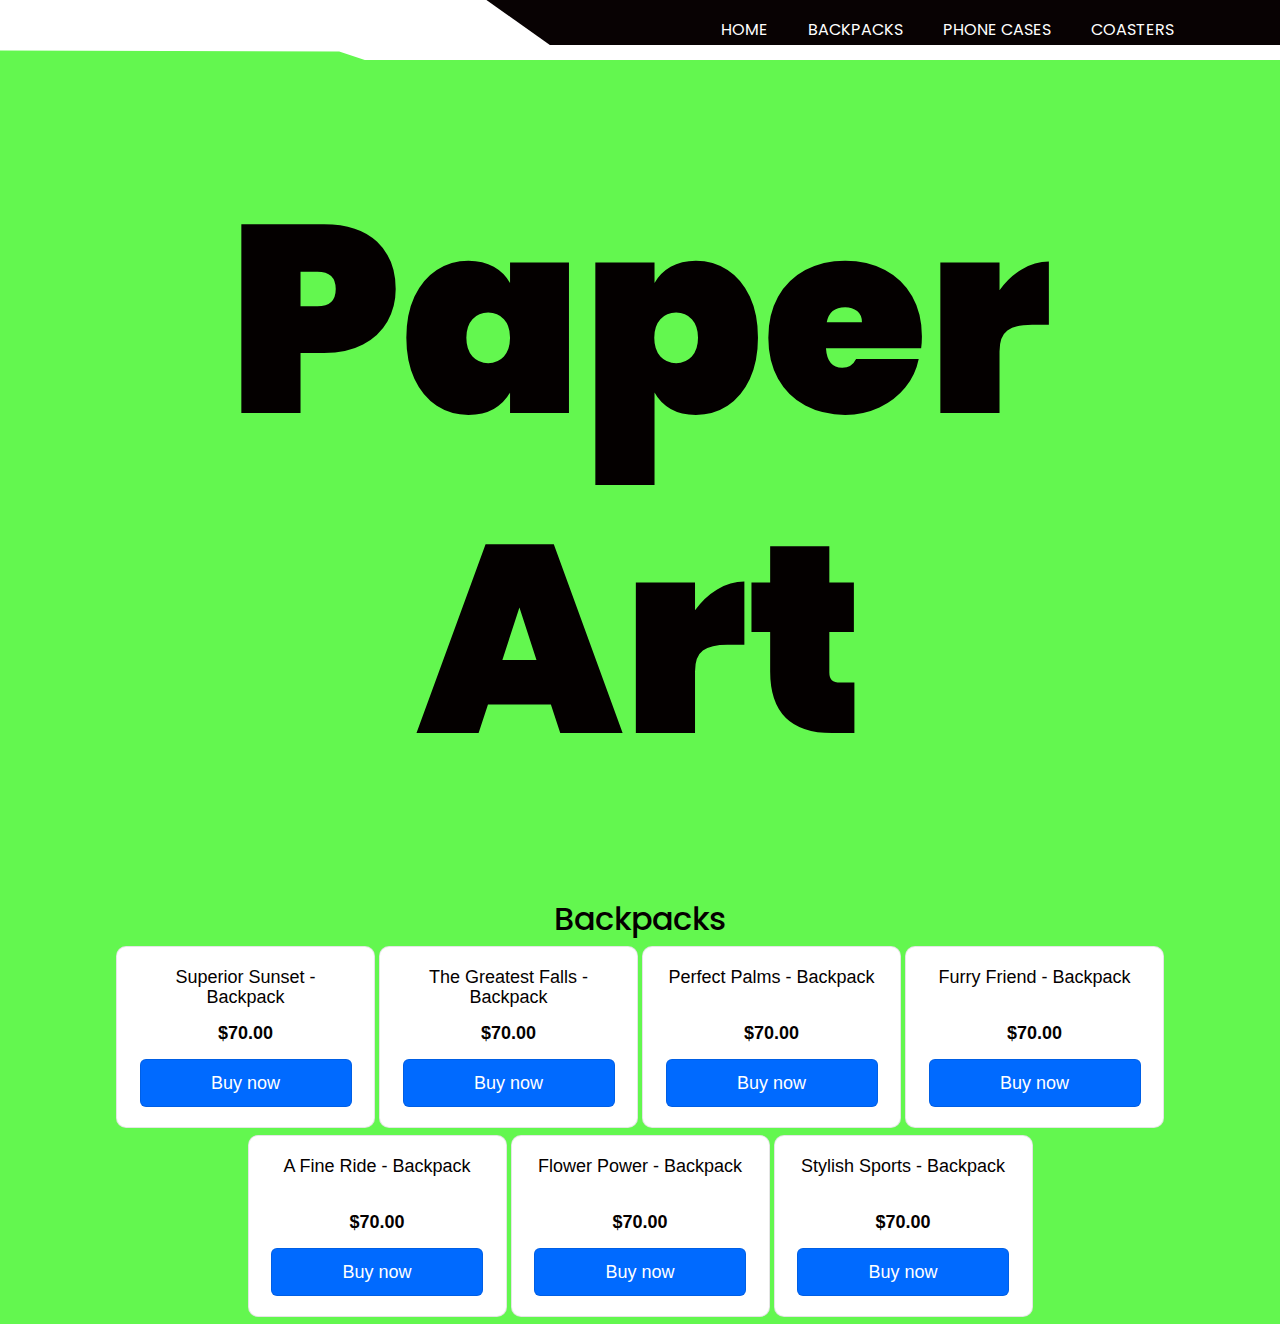
==== commit 86f9faf7: "add titles to other files" ====
--- a/backpacks.html
+++ b/backpacks.html
@@ -62,6 +62,7 @@
             </div>
           </div>
           </header>
+          <h1 style="font-size: 200pt; font-weight: 1000;text-align: center; position: relative; top: 100px;">Paper Art</h1>
         </div>
     <!-- end header section -->
     <!-- slider section -->
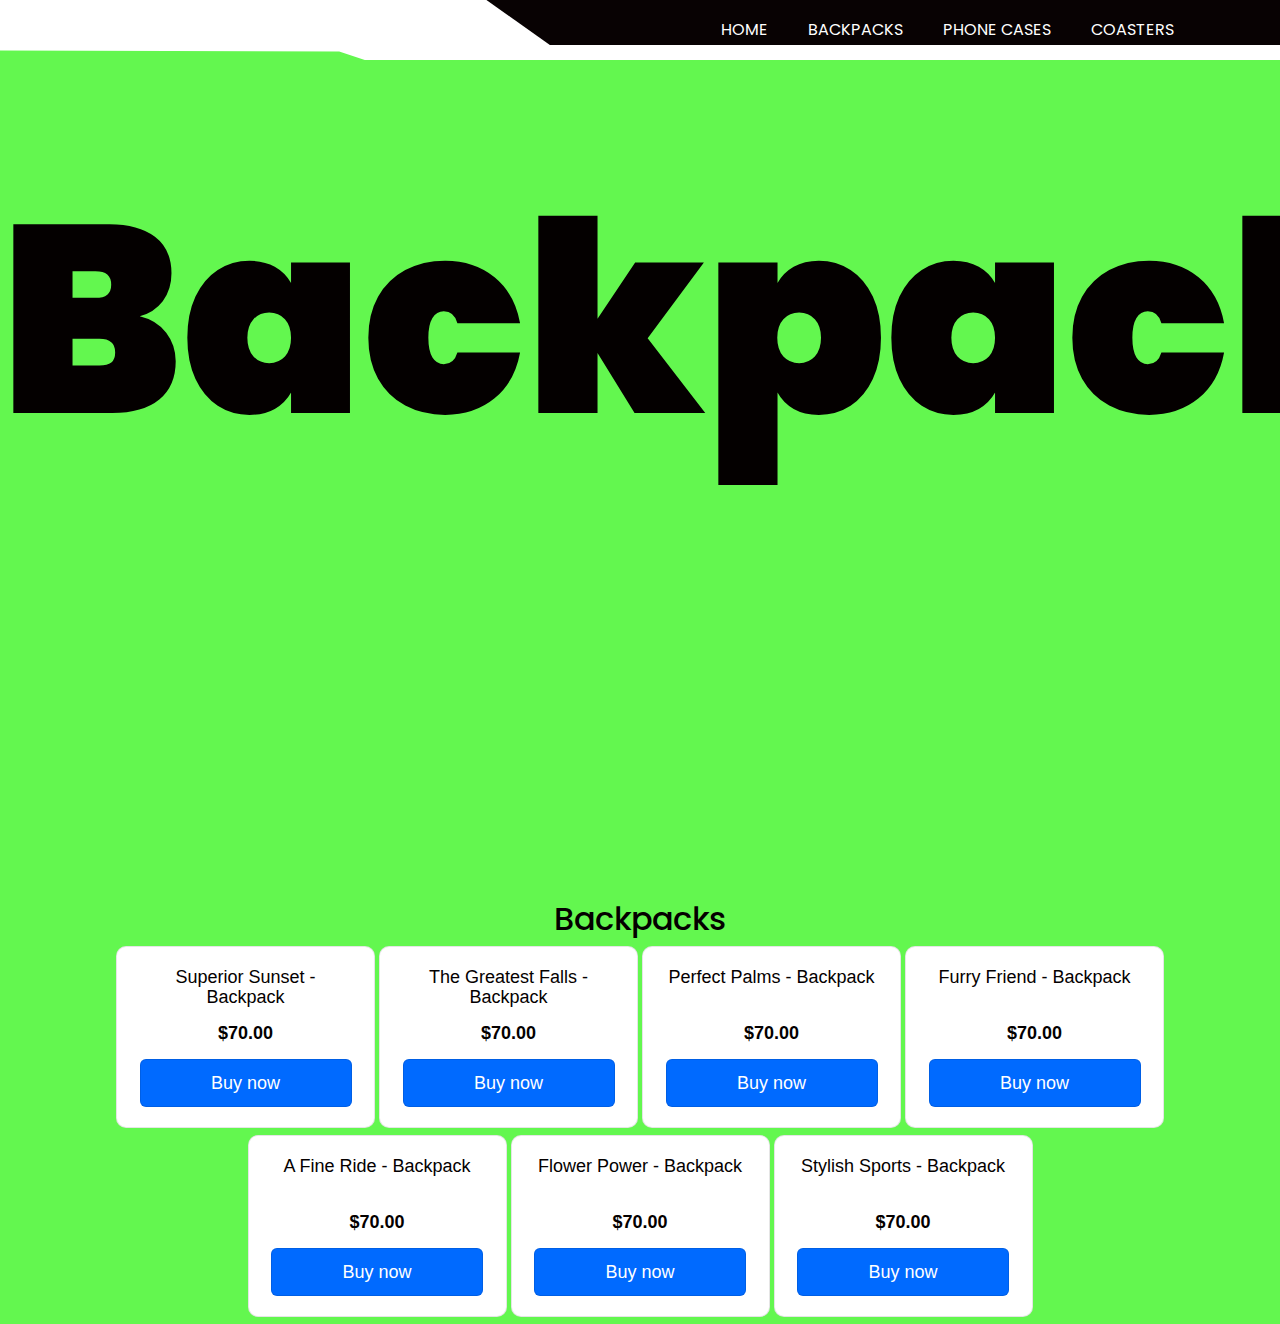
==== commit 211df8e7: "fix text" ====
--- a/backpacks.html
+++ b/backpacks.html
@@ -62,7 +62,7 @@
             </div>
           </div>
           </header>
-          <h1 style="font-size: 200pt; font-weight: 1000;text-align: center; position: relative; top: 100px;">Paper Art</h1>
+          <h1 style="font-size: 200pt; font-weight: 1000;text-align: center; position: relative; top: 100px;">Backpacks</h1>
         </div>
     <!-- end header section -->
     <!-- slider section -->
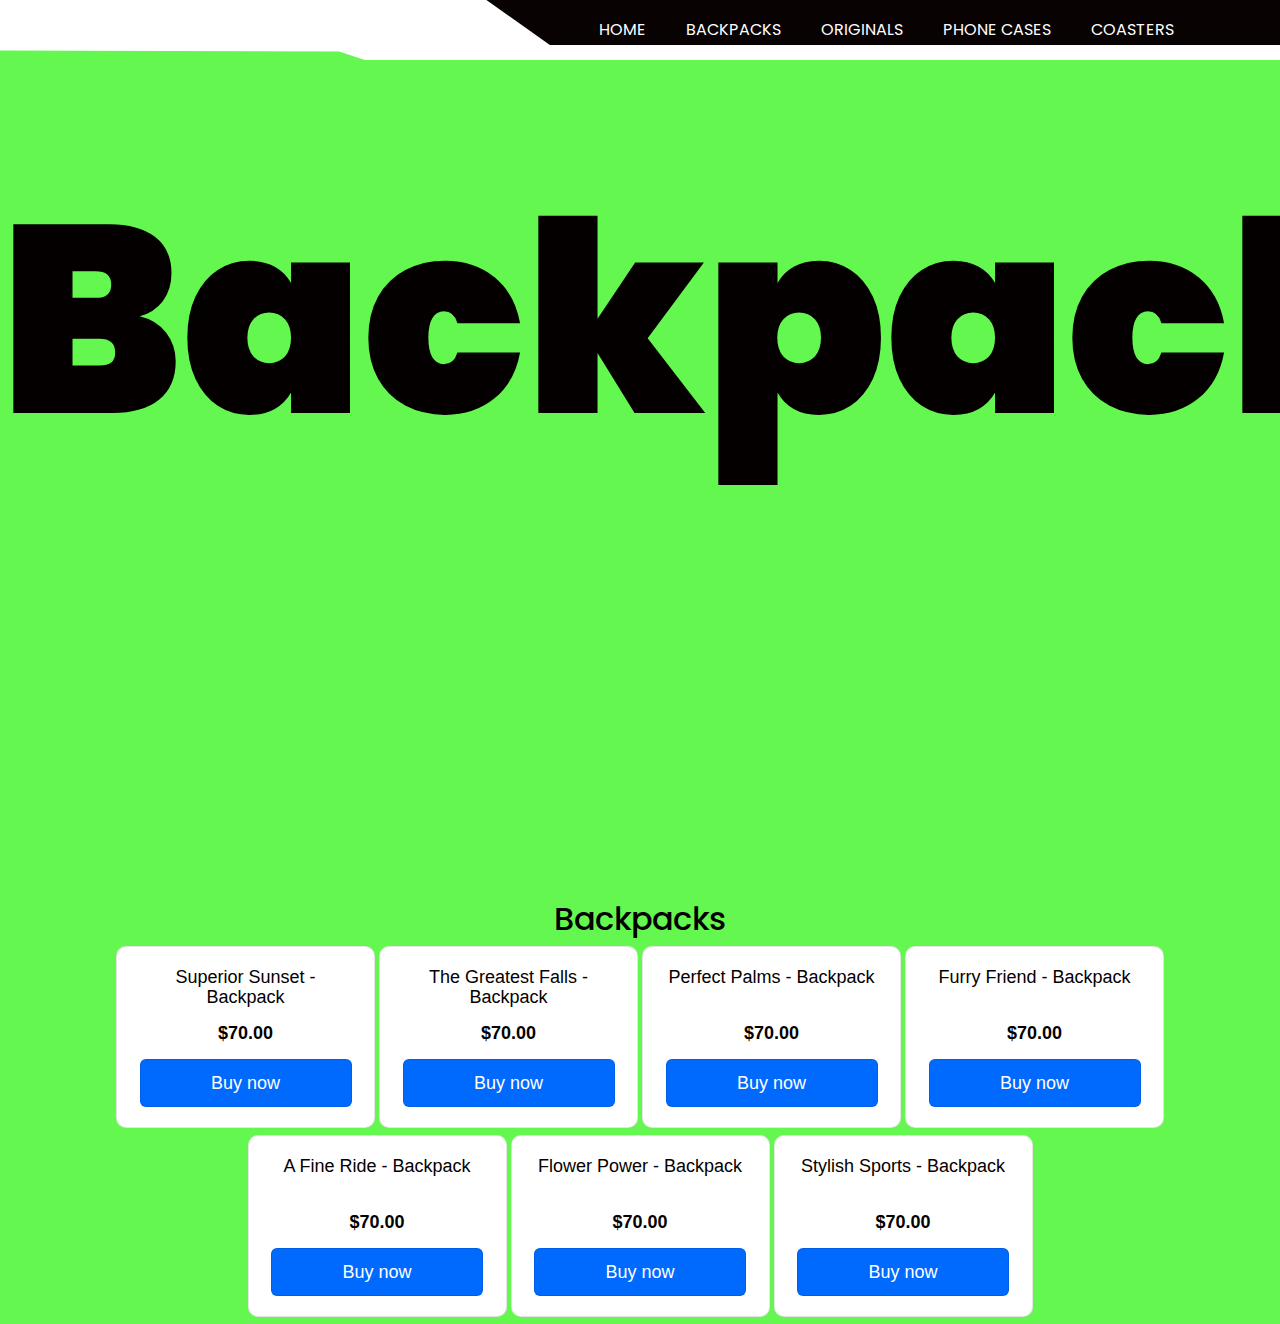
==== commit e3a1cbcb: "add originals" ====
--- a/backpacks.html
+++ b/backpacks.html
@@ -49,6 +49,9 @@
                         <a class="nav-link" href="backpacks.html"> Backpacks </a>
                       </li>
                       <li class="nav-item">
+                        <a class="nav-link" href="originals.html"> Originals </a>
+                      </li>
+                      <li class="nav-item">
                         <a class="nav-link" href="cases.html"> Phone Cases </a>
                       </li>
                       <li class="nav-item">
